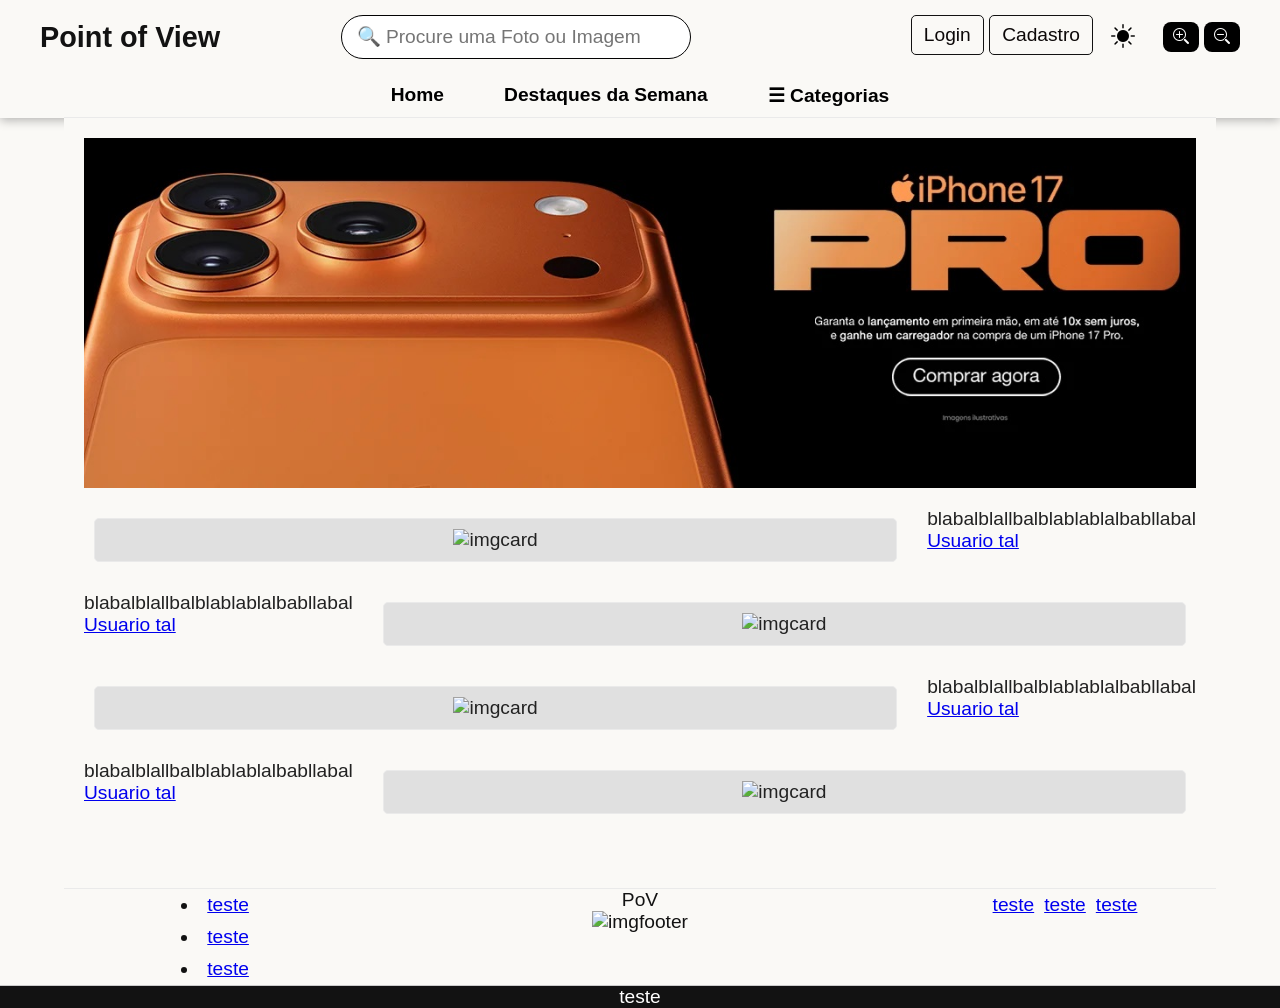
==== Projeto back-end (PoV)/Index.html @ e7100549 "Add files via upload" ====
<!DOCTYPE html>
<html>
    <head>
        <meta charset="utf-8">
        <title> Point of View </title>
        <link rel="stylesheet" href="CSS/CSSIndex.css">
        <link rel="stylesheet" href="https://cdn.jsdelivr.net/npm/bootstrap-icons@1.11.3/font/bootstrap-icons.css"/>
    </head>
    <body>
        <header>
            <div class="header_topo">
                <div class="logo">
                <h2 id="img_logo" onclick="window.location.href='Index.html'">Point of View</h2>
                </div>

                <div class="search-barra">
                    <input type="search" name="procurar" placeholder="🔍 Procure uma Foto ou Imagem">
                </div>
                <div class = "botões_laterais">
                    <div class="login-cadastro">
                        <input type="button" id="login_header" value="Login" onclick="window.location.href='Login.html'">
                        <input type="button" id="cadastro_header" value="Cadastro" onclick="window.location.href='cadastro.html'">
                    </div>
                    <div class="font-darkmode-controls">
                        <button id="toggle-dark" class="toggle-dark" title="Ativar/Desativar Modo Escuro" aria-pressed="false">
                            <i class="bi bi-brightness-high-fill sun"></i>
                            <i class="bi bi-moon-stars moon"></i>
                        </button>
                    <div class="font-controls">
                        <button id="font-inc" title="Aumentar Fonte">
                            <i class="bi bi-zoom-in"></i>
                        </button>
                        <button id="font-dec" title="Diminuir Fonte">
                            <i class="bi bi-zoom-out"></i>
                        </button>
                    </div>
                </div>
            </div>
            </div>
            </div>
            <ul class="menu">
                <li><a href="#">Home</a></li>
                <li><a href="#">Destaques da Semana</a></li>
                <li>
                    <a href="#">☰ Categorias</a>
                    <ul class="submenu">
                        <li><a href="#">Placas de Vídeo</a></li>
                        <li><a href="#">Processadores</a></li>
                        <li><a href="#">Placas Mãe</a></li>
                        <li><a href="#">Memórias RAM</a></li>
                        <li><a href="#">Fontes</a></li>
                        <li><a href="#">Armazenamento</a></li>
                        <li><a href="#">Coolers e Fans</a></li>
                        <li><a href="#">Gabinetes</a></li>
                    </ul>
                </li>
            </ul>
            <hr class="linha-header">
        </header>
        <main>
            <div class="carrossel">
                <img src="img/imgcarro01.jpg" alt="Carrossel 1" onclick="window.location.href='sitedoproduto01'">
                <img src="img/imgcarro02.jpg" alt="Carrossel 2" onclick="window.location.href='sitedoproduto02'">
                <img src="img/imgcarro03.jpg" alt="Carrossel 3" onclick="window.location.href='sitedoproduto03'">
                <img src="img/imgcarro04.jpg" alt="Carrossel 4" onclick="window.location.href='sitedoproduto04'">
            </div>
            <div class="cards">
                <div class="card">
                    <img src="img/1.jpg" alt="imgcard">
                </div>
                <div class="descrição">
                    <p>
                        blabalblallbalblablablalbabllabal
                    </p>
                    <a href="perfil.html">Usuario tal</a>
                </div>
            </div>
            <div class="cards">
                <div class="descrição">
                    <p>
                        blabalblallbalblablablalbabllabal
                    </p>
                    <a href="perfil.html">Usuario tal</a>
                </div>
                <div class="card">
                    <img src="img/1.jpg" alt="imgcard">
                </div>
            </div>
            <div class="cards">
                <div class="card">
                    <img src="img/1.jpg" alt="imgcard">
                </div>
                <div class="descrição">
                    <p>
                        blabalblallbalblablablalbabllabal
                    </p>
                    <a href="perfil.html">Usuario tal</a>
                </div>
            </div>
            <div class="cards">
                <div class="descrição">
                    <p>
                        blabalblallbalblablablalbabllabal
                    </p>
                    <a href="perfil.html">Usuario tal</a>
                </div>
                <div class="card">
                    <img src="img/1.jpg" alt="imgcard">
                </div>
            </div>
        </main>
        <br><br>
        <footer>
            <hr class="linha-header">
            <div class="footer">
                <lu class="footer-links">
                    <li><a href="#">teste</a></li>
                    <li><a href="#">teste</a></li>
                    <li><a href="#">teste</a></li>
                </lu>
                <div class="footer-text">
                    <p>PoV</p>
                    <img src="img/1.jpg" alt="imgfooter">
                </div>
                <div class="footer-social">
                    <a href="#">teste</a>
                    <a href="#">teste</a>
                    <a href="#">teste</a>
                </div>
            </div>
            <div class="footer-bottom">
                <p>teste</p>
            </div>
        </footer>
       <script src="JS/JSIndex.js" defer></script> 
    </body>
</html>
---- Projeto back-end (PoV)/CSS/CSSIndex.css ----
* {
  margin: 0;
  padding: 0;
  box-sizing: border-box;
}

body {
  margin: 0;
  font-family: Arial, sans-serif;
  font-size: larger;
  background-color: #faf9f6;
  color: #222;
  transition: background 0.3s, color 0.3s;
}

body.dark-mode {
  background: #181818;
  color: #fff;
}

header {
  background-color: #FAF9F6;
  color: #121212;
  display: flex;
  flex-direction: column;
  box-shadow: 0 2px 10px rgba(0, 0, 0, 0.3);
}

.header_topo {
  display: flex;
  align-items: center;
  justify-content: space-between;
  padding: 15px 40px;
  flex-wrap: wrap;
  gap: 5px;
}

.toggle-dark {
  background: none;
  border: none;
  cursor: pointer;
  font-size: 1.8rem;
  margin-left: 10px;
  padding: 8px;
  border-radius: 50%;
  transition: background 0.2s;
  display: flex;
  align-items: center;
  gap: 4px;
}

.logo {
  cursor: pointer;
  transition: transform 0.3s ease;
}

.logo:hover {
  transform: scale(1.05);
}

.search-barra {
  flex: 1;
  max-width: 450px;
}

.search-barra input {
  width: 350px;
  padding: 10px 15px;
  border-radius: 25px;
  border: 1px solid rgb(3, 3, 3);
  outline: none;
  font-size: 1em;
  background-color: #fff;
  transition: box-shadow 0.3s;
}

.search-barra input:focus {
  box-shadow: 0 0 8px rgb(0, 0, 0);
}

.botões_laterais {
  display: flex;
}

.login-cadastro {
  gap: 10px;
}

#login_header {
  padding: 8px 12px;
  border: 1px solid #121212;
  border-radius: 5px;
  background-color: transparent;
  color: rgb(12, 8, 8);
  font-size: 1em;
  cursor: pointer;
}

body.dark-mode #login_header{
  padding: 8px 12px;
  border: 1px solid #0078d7;
  border-radius: 20px;
  background-color: whitesmoke;
  color: black;
  font-size: 1em;
  cursor: pointer;
}

#cadastro_header {
  padding: 8px 12px;
  border: 1px solid #121212;
  border-radius: 5px;
  background-color: transparent;
  color: rgb(12, 8, 8);
  font-size: 1em;
  cursor: pointer;
}

body.dark-mode #cadastro_header {
  padding: 8px 12px;
  border: 1px solid #0078d7;
  border-radius: 20px;
  background-color: whitesmoke;
  color: black;
  font-size: 1em;
  cursor: pointer;
}

.font-controls {
  display: flex;
  gap: 5px;
  margin-left: 10px;
}
.sun {
  display: none;
  color: black;
}
.moon {
  display: inline-block;
  color: rgb(255, 255, 255);;
}
.font-controls button {
  background: #220d0d;
  color: #fff;
  border: none;
  padding: 6px 10px;
  border-radius: 6px;
  cursor: pointer;
  font-size: 1.3rem;
  transition: background 0.3s, color 0.3s;
  outline: none;
  display: flex;
  align-items: center;
}

.font-controls button:focus {
  outline: 2px solid #0078d7;
}

.font-controls button:hover {
  background: #444;
}

body.dark-mode .font-controls button {
  background: #fff;
  color: #181818;
}

body.dark-mode .font-controls button:hover {
  background: #e0e0e0;
  color: #181818;
}

.user-actions {
  display: flex;
  align-items: center;
  gap: 10px;
}

.font-darkmode-controls {
  display: flex;
  align-items: center;
  gap: 10px;
}

.toggle-dark {
  background: none;
  border: none;
  font-size: 1.5rem;
  color: #fff;
  cursor: pointer;
  transition: transform 0.3s, color 0.3s;
}

.toggle-dark:hover {
  color: #ff9800;
  transform: rotate(15deg);
}

.font-controls button {
  background: black;
  border: none;
  color: #fff;
  padding: 6px 10px;
  border-radius: 8px;
  cursor: pointer;
  font-size: 1rem;
  transition: background 0.3s;
}

.font-controls button:hover {
  background: #ff9800;
}

.nav-principal {
  background: #222;
  text-align: center;
  position: relative;
  z-index: 100; 
}

.menu {
  list-style: none;
  display: flex;
  justify-content: center;
  gap: 30px;
  padding: 10px 0;
}

.menu > li {
  position: relative;
}

.menu > li > a {
  color: black;
  text-decoration: none;
  font-weight: 600;
  padding: 10px 15px;
  transition: color 0.3s, background 0.3s;
}

.menu > li > a:hover {
  color: #ff9800;
}

.submenu {
  display: block;
  position: absolute;
  top: 110%;
  left: 50;
  background: #2a2a2a;
  border-radius: 0 0 8px 8px;
  overflow: hidden;
  z-index: 9999;
  box-shadow: 0 4px 10px rgba(0, 0, 0, 0.4);

  opacity: 0;
  visibility: hidden;
  transform: translateY(10px);
  transition: all 0.3s ease;
}

.submenu li a {
  display: block;
  padding: 10px 15px;
  color: #ddd;
  text-decoration: none;
  transition: background 0.3s, color 0.3s;
  white-space: nowrap;
}

.submenu li a:hover {
  background: #444;
  color: #fff;
}

.menu li:hover .submenu {
  opacity: 1;
  visibility: visible;
  transform: translateY(0);
}

.linha-header {
    width: 90%;           /* Limita a largura para não tocar nos cantos */
    margin: 0 auto;       /* Centraliza a linha perfeitamente */
    border: none;         /* Remove a borda padrão do navegador */
    border-top: 1px solid #EAEAEA; /* Cria a linha fina e sutil */
}

.carrossel {
  position: relative;
  width: 100%;
  height: 350px;
  overflow: hidden;
  z-index: 1; 
}


.carrossel img {
  position: absolute;
  width: 100%;
  height: 100%;
  object-fit: cover;
  animation: carrosselAnim 12s infinite;
  border-radius: 0px;
}

.carrossel img:nth-child(1) {
  animation-delay: 0s;
}
.carrossel img:nth-child(2) {
  animation-delay: 3s;
}
.carrossel img:nth-child(3) {
  animation-delay: 6s;
}
.carrossel img:nth-child(4) {
  animation-delay: 9s;
}

@keyframes carrosselAnim {
  0% {
    opacity: 0;
  }
  5% {
    opacity: 1;
  }
  30% {
    opacity: 1;
  }
  35% {
    opacity: 0;
  }
  100% {
    opacity: 0;
  }
}

body.dark-mode {
  background: #121212;
  color: #fff;
}

body.dark-mode header,
body.dark-mode .nav-principal {
  background: #1f1f1f;
}

body.dark-mode .search-barra input {
  background: #333;
  color: #fff;
}

/*home*/

main {
    display: flex;
    flex: 1;
    flex-direction: column;
    align-items: center;
    padding: 20px;
    margin-left: 5%;
    margin-right: 5%;
    background-color: #FAF9F6;
}

.cards {
    display: flex;
    width: 100%;
    flex-wrap: wrap;
    justify-content: center;
    gap: 20px;
    margin-top: 20px;
}

.card {
    flex: 1 1 calc(33.333% - 20px);
    background-color: #E0E0E0;
    padding: 10px;
    margin: 10px;
    min-width: 200px;
    max-width: 100%;
    border-radius: 5px;
    border: 1px solid #eaeaea;
    text-align: center;
    
}


/*Rodapé*/
footer {
    display: flex;
    flex-direction: column;
    background-color: #FAF9F6 ;
    color: #121212;
    bottom: 0;
    width: 100%;
}

.footer {
    display: flex;
    background-color: #FAF9F6;
    text-align: center;
}

.footer-links {
    display: flex;
    flex: 1;
    flex-direction: column;
    justify-content: center;
    align-items: center;
    gap: 10px;
    padding: 5px;
}

.footer-text {
    flex: 1;
    color: #121212;
    text-align: center;
}

.footer-social {
    flex: 1;
    display: flex;
    justify-content: center;
    gap: 10px;
    padding: 5px;
}

.footer-bottom {
    border-top: 1px solid #ccc;
    background-color: #121212;
    color: #FFFFFF;
    text-align: center;
}
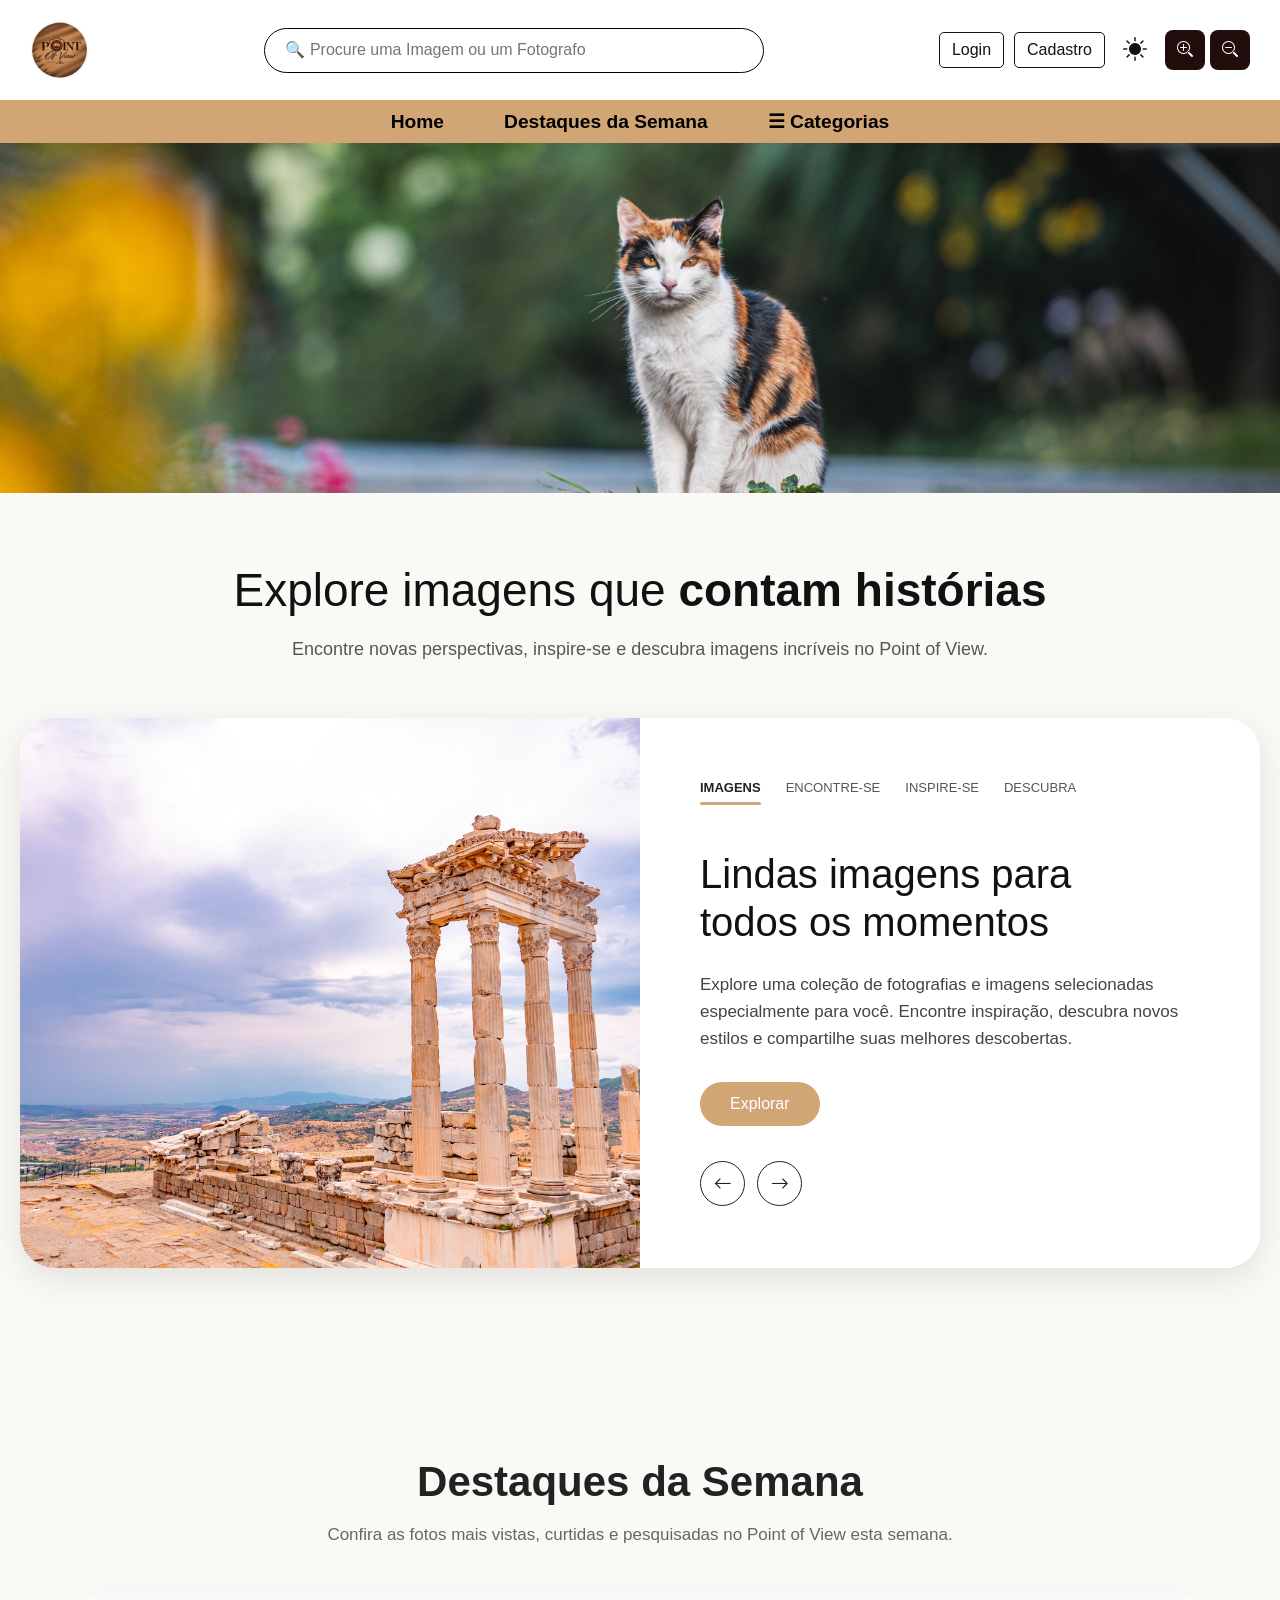
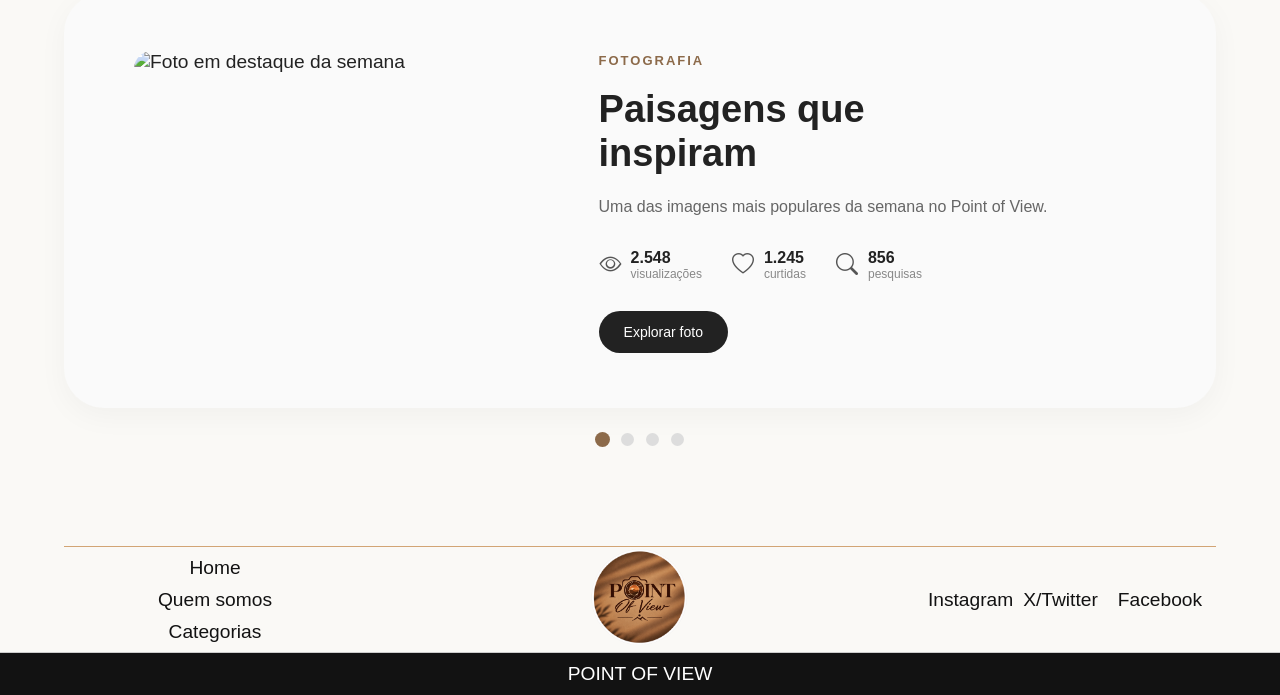
==== commit a4fe6b4d: "Atualização" ====
--- a/Projeto back-end (PoV)/Index.html
+++ b/Projeto back-end (PoV)/Index.html
@@ -2,21 +2,21 @@
 <html>
     <head>
         <meta charset="utf-8">
-        <title> Point of View </title>
+        <title>Point of View</title>
         <link rel="stylesheet" href="CSS/CSSIndex.css">
         <link rel="stylesheet" href="https://cdn.jsdelivr.net/npm/bootstrap-icons@1.11.3/font/bootstrap-icons.css"/>
+        <link rel="stylesheet" href="https://cdn.jsdelivr.net/npm/bootstrap-icons@1.11.3/font/bootstrap-icons.css">
     </head>
     <body>
         <header>
             <div class="header_topo">
                 <div class="logo">
-                <h2 id="img_logo" onclick="window.location.href='Index.html'">Point of View</h2>
-                </div>
-
+                    <img src="img/logo.png" alt="Point of View" onclick="window.location.href='Index.html'">
+                </div>
                 <div class="search-barra">
-                    <input type="search" name="procurar" placeholder="🔍 Procure uma Foto ou Imagem">
-                </div>
-                <div class = "botões_laterais">
+                    <input type="search" name="procurar" placeholder="🔍 Procure uma Imagem ou um Fotografo">
+                </div>
+                <div class = "botoes_laterais">
                     <div class="login-cadastro">
                         <input type="button" id="login_header" value="Login" onclick="window.location.href='Login.html'">
                         <input type="button" id="cadastro_header" value="Cadastro" onclick="window.location.href='cadastro.html'">
@@ -26,17 +26,16 @@
                             <i class="bi bi-brightness-high-fill sun"></i>
                             <i class="bi bi-moon-stars moon"></i>
                         </button>
-                    <div class="font-controls">
-                        <button id="font-inc" title="Aumentar Fonte">
-                            <i class="bi bi-zoom-in"></i>
-                        </button>
-                        <button id="font-dec" title="Diminuir Fonte">
-                            <i class="bi bi-zoom-out"></i>
-                        </button>
-                    </div>
-                </div>
-            </div>
-            </div>
+                        <div class="font-controls">
+                            <button id="font-inc" title="Aumentar Fonte">
+                                <i class="bi bi-zoom-in"></i>
+                            </button>
+                            <button id="font-dec" title="Diminuir Fonte">
+                                <i class="bi bi-zoom-out"></i>
+                            </button>
+                        </div>
+                    </div>
+                </div>
             </div>
             <ul class="menu">
                 <li><a href="#">Home</a></li>
@@ -44,94 +43,398 @@
                 <li>
                     <a href="#">☰ Categorias</a>
                     <ul class="submenu">
-                        <li><a href="#">Placas de Vídeo</a></li>
-                        <li><a href="#">Processadores</a></li>
-                        <li><a href="#">Placas Mãe</a></li>
-                        <li><a href="#">Memórias RAM</a></li>
-                        <li><a href="#">Fontes</a></li>
-                        <li><a href="#">Armazenamento</a></li>
-                        <li><a href="#">Coolers e Fans</a></li>
-                        <li><a href="#">Gabinetes</a></li>
+                        <li><a href="#">Aesthetic</a></li>
+                        <li><a href="#">Decoração</a></li>
+                        <li><a href="#">Moda Prática</a></li>
+                        <li><a href="#">Esportes</a></li>
+                        <li><a href="#">Rotina</a></li>
+                        <li><a href="#">Fotografia</a></li>
+                        <li><a href="#">Animais</a></li>
+                        <li><a href="#">Viagens</a></li>
                     </ul>
                 </li>
             </ul>
-            <hr class="linha-header">
         </header>
         <main>
-            <div class="carrossel">
-                <img src="img/imgcarro01.jpg" alt="Carrossel 1" onclick="window.location.href='sitedoproduto01'">
-                <img src="img/imgcarro02.jpg" alt="Carrossel 2" onclick="window.location.href='sitedoproduto02'">
-                <img src="img/imgcarro03.jpg" alt="Carrossel 3" onclick="window.location.href='sitedoproduto03'">
-                <img src="img/imgcarro04.jpg" alt="Carrossel 4" onclick="window.location.href='sitedoproduto04'">
-            </div>
-            <div class="cards">
-                <div class="card">
-                    <img src="img/1.jpg" alt="imgcard">
-                </div>
-                <div class="descrição">
-                    <p>
-                        blabalblallbalblablablalbabllabal
+
+
+        <div class="carrossel">
+
+            <img
+                src="img/Carrossel 1.jpg"
+                alt="Carrossel 1">
+
+
+            <img
+                src="img/Carrossel 2.jpg"
+                alt="Carrossel 2">
+
+
+            <img
+                src="img/Carrossel 3.jpg"
+                alt="Carrossel 3">
+
+
+            <img
+                src="img/Carrossel 4.jpg"
+                alt="Carrossel 4">
+
+        </div>
+
+
+        <section class="secao-galeria">
+
+
+            <div class="titulo-galeria">
+
+                <h1>
+                    Explore imagens que
+                    <strong>contam histórias</strong>
+                </h1>
+
+                <p>
+                    Encontre novas perspectivas, inspire-se e descubra
+                    imagens incríveis no Point of View.
+                </p>
+
+            </div>
+
+
+            <div class="caixa-galeria">
+
+
+                <div class="imagem-galeria">
+
+                    <img
+                        id="imagem-destaque"
+                        src="img/Bergama. Turquia- Destaque 1.jpg"
+                        alt="Fotografia em destaque">
+
+                </div>
+
+
+                <div class="conteudo-galeria">
+
+
+                    <div class="abas-galeria">
+
+                        <span
+                            class="aba-galeria ativa"
+                            data-slide="0">
+
+                            IMAGENS
+
+                        </span>
+
+
+                        <span
+                            class="aba-galeria"
+                            data-slide="1">
+
+                            ENCONTRE-SE
+
+                        </span>
+
+
+                        <span
+                            class="aba-galeria"
+                            data-slide="2">
+
+                            INSPIRE-SE
+
+                        </span>
+
+
+                        <span
+                            class="aba-galeria"
+                            data-slide="3">
+
+                            DESCUBRA
+
+                        </span>
+
+                    </div>
+
+
+                    <h2 id="titulo-destaque">
+
+                        Lindas imagens para
+                        <br>
+                        todos os momentos
+
+                    </h2>
+
+
+                    <p id="descricao-destaque">
+
+                        Explore uma coleção de fotografias e imagens
+                        selecionadas especialmente para você.
+                        Encontre inspiração, descubra novos estilos
+                        e compartilhe suas melhores descobertas.
+
                     </p>
-                    <a href="perfil.html">Usuario tal</a>
-                </div>
-            </div>
-            <div class="cards">
-                <div class="descrição">
-                    <p>
-                        blabalblallbalblablablalbabllabal
-                    </p>
-                    <a href="perfil.html">Usuario tal</a>
-                </div>
-                <div class="card">
-                    <img src="img/1.jpg" alt="imgcard">
-                </div>
-            </div>
-            <div class="cards">
-                <div class="card">
-                    <img src="img/1.jpg" alt="imgcard">
-                </div>
-                <div class="descrição">
-                    <p>
-                        blabalblallbalblablablalbabllabal
-                    </p>
-                    <a href="perfil.html">Usuario tal</a>
-                </div>
-            </div>
-            <div class="cards">
-                <div class="descrição">
-                    <p>
-                        blabalblallbalblablablalbabllabal
-                    </p>
-                    <a href="perfil.html">Usuario tal</a>
-                </div>
-                <div class="card">
-                    <img src="img/1.jpg" alt="imgcard">
-                </div>
-            </div>
-        </main>
-        <br><br>
+
+
+                    <a
+                        href="#"
+                        id="botao-destaque"
+                        class="botao-explore">
+
+                        Explorar
+
+                    </a>
+
+
+                    <div class="controles-carrossel">
+
+                        <button
+                            id="anterior"
+                            class="botao-carrossel"
+                            aria-label="Destaque anterior">
+
+                            <i class="bi bi-arrow-left"></i>
+
+                        </button>
+
+
+                        <button
+                            id="proximo"
+                            class="botao-carrossel"
+                            aria-label="Próximo destaque">
+
+                            <i class="bi bi-arrow-right"></i>
+
+                        </button>
+
+                    </div>
+
+                </div>
+
+            </div>
+
+        </section>
+
+    </main>
+
+<main>
+
+    </section>
+
+
+    <section class="destaques-semana" id="destaques-semana">
+
+        <div class="titulo-destaques">
+
+            <h1>Destaques da Semana</h1>
+
+            <p>
+                Confira as fotos mais vistas, curtidas e pesquisadas
+                no Point of View esta semana.
+            </p>
+
+        </div>
+
+
+        <div class="caixa-destaques">
+
+
+            <div class="foto-destaque-semana">
+
+                <img
+                    id="fotoSemana"
+                    src="img/destaque1.jpg"
+                    alt="Foto em destaque da semana"
+                >
+
+            </div>
+
+
+            <div class="info-destaque-semana">
+
+                <span 
+                    class="categoria-destaque"
+                    id="categoriaSemana"
+                >
+                    FOTOGRAFIA
+                </span>
+
+
+                <h2 id="tituloSemana">
+                    Paisagens que<br>
+                    inspiram
+                </h2>
+
+
+                <p id="descricaoSemana">
+                    Uma das imagens mais populares
+                    da semana no Point of View.
+                </p>
+
+
+                <div class="estatisticas-destaque">
+
+                    <div class="estatistica">
+
+                        <i class="bi bi-eye"></i>
+
+                        <div>
+
+                            <strong id="visualizacoesSemana">
+                                2.548
+                            </strong>
+
+                            <span>
+                                visualizações
+                            </span>
+
+                        </div>
+
+                    </div>
+
+
+                    <div class="estatistica">
+
+                        <i class="bi bi-heart"></i>
+
+                        <div>
+
+                            <strong id="curtidasSemana">
+                                1.245
+                            </strong>
+
+                            <span>
+                                curtidas
+                            </span>
+
+                        </div>
+
+                    </div>
+
+
+                    <div class="estatistica">
+
+                        <i class="bi bi-search"></i>
+
+                        <div>
+
+                            <strong id="pesquisasSemana">
+                                856
+                            </strong>
+
+                            <span>
+                                pesquisas
+                            </span>
+
+                        </div>
+
+                    </div>
+
+                </div>
+
+
+                <a
+                    href="#"
+                    id="botaoSemana"
+                    class="botao-destaque-semana"
+                >
+                    Explorar foto
+                </a>
+
+            </div>
+
+        </div>
+
+
+        <div class="indicadores-semana">
+
+            <button
+                class="indicador-semana ativo"
+                data-slide-semana="0"
+                aria-label="Destaque da semana 1"
+            ></button>
+
+            <button
+                class="indicador-semana"
+                data-slide-semana="1"
+                aria-label="Destaque da semana 2"
+            ></button>
+
+            <button
+                class="indicador-semana"
+                data-slide-semana="2"
+                aria-label="Destaque da semana 3"
+            ></button>
+
+            <button
+                class="indicador-semana"
+                data-slide-semana="3"
+                aria-label="Destaque da semana 4"
+            ></button>
+
+        </div>
+
+    </section>
         <footer>
-            <hr class="linha-header">
-            <div class="footer">
-                <lu class="footer-links">
-                    <li><a href="#">teste</a></li>
-                    <li><a href="#">teste</a></li>
-                    <li><a href="#">teste</a></li>
-                </lu>
-                <div class="footer-text">
-                    <p>PoV</p>
-                    <img src="img/1.jpg" alt="imgfooter">
-                </div>
-                <div class="footer-social">
-                    <a href="#">teste</a>
-                    <a href="#">teste</a>
-                    <a href="#">teste</a>
-                </div>
-            </div>
-            <div class="footer-bottom">
-                <p>teste</p>
-            </div>
-        </footer>
+
+        <hr class="linha-header">
+
+
+        <div class="footer">
+
+
+            <!-- LINKS -->
+
+            <ul class="footer-links">
+
+                <li>
+                    <a href="#">Home</a>
+                </li>
+
+                <li>
+                    <a href="#">Quem somos</a>
+                </li>
+
+                <li>
+                    <a href="#">Categorias</a>
+                </li>
+
+            </ul>
+
+
+
+            <div class="footer-text">
+
+
+                <img
+                    src="img/logo.png"
+                    alt="Imagem do rodapé">
+
+            </div>
+
+
+
+            <div class="footer-social">
+
+                <a href="#">Instagram</a>
+
+                <a href="#">X/Twitter<a>
+
+                <a href="#">Facebook</a>
+
+            </div>
+
+        </div>
+
+
+        <div class="footer-bottom">
+
+            <p>
+                POINT OF VIEW
+            </p>
+
+        </div>
+
+    </footer>
        <script src="JS/JSIndex.js" defer></script> 
     </body>
 </html>
--- a/Projeto back-end (PoV)/CSS/CSSIndex.css
+++ b/Projeto back-end (PoV)/CSS/CSSIndex.css
@@ -1,435 +1,1516 @@
 * {
-  margin: 0;
-  padding: 0;
-  box-sizing: border-box;
-}
+    margin: 0;
+    padding: 0;
+    box-sizing: border-box;
+}
+
 
 body {
-  margin: 0;
-  font-family: Arial, sans-serif;
-  font-size: larger;
-  background-color: #faf9f6;
-  color: #222;
-  transition: background 0.3s, color 0.3s;
-}
+    margin: 0;
+
+    font-family: Arial, sans-serif;
+
+    font-size: larger;
+
+    background-color: #faf9f6;
+
+    color: #222;
+
+    transition: background 0.3s, color 0.3s;
+}
+
 
 body.dark-mode {
-  background: #181818;
-  color: #fff;
-}
+    background-color: #121212;
+    color: #fff;
+}
+
 
 header {
-  background-color: #FAF9F6;
-  color: #121212;
-  display: flex;
-  flex-direction: column;
-  box-shadow: 0 2px 10px rgba(0, 0, 0, 0.3);
-}
+    background-color: #D2A575;
+
+    color: #121212;
+
+    display: flex;
+
+    flex-direction: column;
+
+    box-shadow: 0 2px 10px rgba(0, 0, 0, 0.3);
+}
+
 
 .header_topo {
-  display: flex;
-  align-items: center;
-  justify-content: space-between;
-  padding: 15px 40px;
-  flex-wrap: wrap;
-  gap: 5px;
-}
+
+    width: 100%;
+
+    min-height: 100px;
+
+    display: flex;
+
+    align-items: center;
+
+    justify-content: space-between;
+
+    padding: 10px 30px;
+
+    gap: 25px;
+
+    background-color: white;
+
+    box-sizing: border-box;
+
+    flex-wrap: nowrap;
+}
+
+
+.logo {
+
+    display: flex;
+
+    align-items: center;
+
+    flex-shrink: 0;
+
+    margin: 0;
+
+    padding: 0;
+
+    cursor: pointer;
+
+    transition: transform 0.3s ease;
+}
+
+
+.logo:hover {
+    transform: scale(1.05);
+}
+
+
+.logo img {
+
+    width: 60px;
+
+    height: auto;
+
+    display: block;
+
+    margin: 0;
+
+    padding: 0;
+
+    cursor: pointer;
+}
+
+
+.search-barra {
+
+    flex: 1;
+
+    display: flex;
+
+    justify-content: center;
+
+    max-width: 550px;
+}
+
+
+.search-barra input {
+
+    width: 100%;
+
+    max-width: 500px;
+
+    height: 45px;
+
+    padding: 10px 20px;
+
+    border-radius: 25px;
+
+    border: 1px solid #030303;
+
+    outline: none;
+
+    font-size: 16px;
+
+    background-color: #fff;
+
+    transition: box-shadow 0.3s;
+}
+
+
+.search-barra input:focus {
+
+    box-shadow: 0 0 8px rgba(0, 0, 0, 0.4);
+}
+
+
+.botoes_laterais {
+
+    display: flex;
+
+    align-items: center;
+
+    gap: 10px;
+
+    flex-shrink: 0;
+}
+
+
+.login-cadastro {
+
+    display: flex;
+
+    align-items: center;
+
+    gap: 10px;
+}
+
+
+#login_header,
+#cadastro_header {
+
+    padding: 8px 12px;
+
+    border: 1px solid #121212;
+
+    border-radius: 5px;
+
+    background-color: transparent;
+
+    color: #121212;
+
+    font-size: 16px;
+
+    cursor: pointer;
+
+    transition: 0.3s;
+}
+
+
+#login_header:hover,
+#cadastro_header:hover {
+
+    background-color: #D2A575;
+
+    color: white;
+}
+
+
+.font-darkmode-controls {
+
+    display: flex;
+
+    align-items: center;
+
+    gap: 10px;
+}
+
 
 .toggle-dark {
-  background: none;
-  border: none;
-  cursor: pointer;
-  font-size: 1.8rem;
-  margin-left: 10px;
-  padding: 8px;
-  border-radius: 50%;
-  transition: background 0.2s;
-  display: flex;
-  align-items: center;
-  gap: 4px;
-}
-
-.logo {
-  cursor: pointer;
-  transition: transform 0.3s ease;
-}
-
-.logo:hover {
-  transform: scale(1.05);
-}
-
-.search-barra {
-  flex: 1;
-  max-width: 450px;
-}
-
-.search-barra input {
-  width: 350px;
-  padding: 10px 15px;
-  border-radius: 25px;
-  border: 1px solid rgb(3, 3, 3);
-  outline: none;
-  font-size: 1em;
-  background-color: #fff;
-  transition: box-shadow 0.3s;
-}
-
-.search-barra input:focus {
-  box-shadow: 0 0 8px rgb(0, 0, 0);
-}
-
-.botões_laterais {
-  display: flex;
-}
-
-.login-cadastro {
-  gap: 10px;
-}
-
-#login_header {
-  padding: 8px 12px;
-  border: 1px solid #121212;
-  border-radius: 5px;
-  background-color: transparent;
-  color: rgb(12, 8, 8);
-  font-size: 1em;
-  cursor: pointer;
-}
-
-body.dark-mode #login_header{
-  padding: 8px 12px;
-  border: 1px solid #0078d7;
-  border-radius: 20px;
-  background-color: whitesmoke;
-  color: black;
-  font-size: 1em;
-  cursor: pointer;
-}
-
-#cadastro_header {
-  padding: 8px 12px;
-  border: 1px solid #121212;
-  border-radius: 5px;
-  background-color: transparent;
-  color: rgb(12, 8, 8);
-  font-size: 1em;
-  cursor: pointer;
-}
-
+
+    background: none;
+
+    border: none;
+
+    cursor: pointer;
+
+    font-size: 1.5rem;
+
+    color: #121212;
+
+    padding: 8px;
+
+    border-radius: 50%;
+
+    transition: transform 0.3s, color 0.3s;
+
+    display: flex;
+
+    align-items: center;
+
+    justify-content: center;
+}
+
+
+.toggle-dark:hover {
+
+    color: #ff9800;
+
+    transform: rotate(15deg);
+}
+
+
+.sun {
+    display: none;
+}
+
+
+.moon {
+    display: inline-block;
+}
+
+
+.font-controls {
+
+    display: flex;
+
+    align-items: center;
+
+    gap: 5px;
+}
+
+
+.font-controls button {
+
+    width: 40px;
+
+    height: 40px;
+
+    background: #220d0d;
+
+    color: #fff;
+
+    border: none;
+
+    padding: 6px 10px;
+
+    border-radius: 8px;
+
+    cursor: pointer;
+
+    font-size: 1rem;
+
+    transition: background 0.3s;
+
+    display: flex;
+
+    align-items: center;
+
+    justify-content: center;
+}
+
+
+.font-controls button:hover {
+
+    background: #ff9800;
+}
+
+
+.nav-principal {
+
+    background: #D2A575;
+
+    text-align: center;
+
+    position: relative;
+
+    z-index: 100;
+}
+
+
+.menu {
+
+    list-style: none;
+
+    display: flex;
+
+    justify-content: center;
+
+    align-items: center;
+
+    gap: 30px;
+
+    padding: 10px 0;
+}
+
+
+.menu > li {
+    position: relative;
+}
+
+
+.menu > li > a {
+
+    color: black;
+
+    text-decoration: none;
+
+    font-weight: 600;
+
+    padding: 10px 15px;
+
+    transition: color 0.3s, background 0.3s;
+}
+
+
+.menu > li > a:hover {
+    color: white;
+}
+
+
+.submenu {
+
+    display: block;
+
+    position: absolute;
+
+    top: 100%;
+
+    left: 50%;
+
+    transform: translate(-50%, 10px);
+
+    min-width: 200px;
+
+    background: #2a2a2a;
+
+    border-radius: 0 0 8px 8px;
+
+    overflow: hidden;
+
+    z-index: 9999;
+
+    box-shadow: 0 4px 10px rgba(0, 0, 0, 0.4);
+
+    opacity: 0;
+
+    visibility: hidden;
+
+    transition: all 0.3s ease;
+
+    list-style: none;
+}
+
+
+.submenu li a {
+
+    display: block;
+
+    padding: 10px 15px;
+
+    color: #ddd;
+
+    text-decoration: none;
+
+    transition: background 0.3s, color 0.3s;
+
+    white-space: nowrap;
+}
+
+
+.submenu li a:hover {
+
+    background: #444;
+
+    color: #fff;
+}
+
+
+.menu li:hover .submenu {
+
+    opacity: 1;
+
+    visibility: visible;
+
+    transform: translate(-50%, 0);
+}
+
+
+.linha-header {
+
+    width: 90%;
+
+    margin: 0 auto;
+
+    border: none;
+
+    border-top: 1px solid #D2A575;
+}
+
+
+.carrossel {
+
+    position: relative;
+
+    width: 100%;
+
+    height: 350px;
+
+    overflow: hidden;
+
+    z-index: 1;
+}
+
+
+.carrossel img {
+
+    position: absolute;
+
+    width: 100%;
+
+    height: 100%;
+
+    object-fit: cover;
+
+    animation: carrosselAnim 12s infinite;
+
+    border-radius: 0;
+
+    cursor: pointer;
+}
+
+
+.carrossel img:nth-child(1) {
+    animation-delay: 0s;
+}
+
+
+.carrossel img:nth-child(2) {
+    animation-delay: 3s;
+}
+
+
+.carrossel img:nth-child(3) {
+    animation-delay: 6s;
+}
+
+
+.carrossel img:nth-child(4) {
+    animation-delay: 9s;
+}
+
+
+@keyframes carrosselAnim {
+
+    0% {
+        opacity: 0;
+    }
+
+    5% {
+        opacity: 1;
+    }
+
+    30% {
+        opacity: 1;
+    }
+
+    35% {
+        opacity: 0;
+    }
+
+    100% {
+        opacity: 0;
+    }
+}
+
+
+main {
+
+    display: flex;
+
+    flex-direction: column;
+
+    align-items: center;
+
+    padding: 0;
+
+    margin: 0;
+
+    background-color: transparent;
+}
+
+
+.secao-galeria {
+
+    width: 100%;
+
+    padding: 70px 20px 90px;
+
+    background-color: #faf9f6;
+}
+
+
+.titulo-galeria {
+
+    max-width: 900px;
+
+    margin: 0 auto 55px;
+
+    text-align: center;
+}
+
+
+.titulo-galeria h1 {
+
+    margin: 0;
+
+    font-size: 46px;
+
+    line-height: 1.2;
+
+    font-weight: 400;
+
+    color: #111;
+}
+
+
+.titulo-galeria h1 strong {
+    font-weight: 700;
+}
+
+
+.titulo-galeria p {
+
+    margin-top: 18px;
+
+    font-size: 18px;
+
+    line-height: 1.5;
+
+    color: #555;
+}
+
+
+.caixa-galeria {
+
+    width: 100%;
+
+    max-width: 1250px;
+
+    min-height: 550px;
+
+    margin: 0 auto;
+
+    display: flex;
+
+    background-color: white;
+
+    border-radius: 35px;
+
+    overflow: hidden;
+
+    box-shadow: 0 10px 35px rgba(0, 0, 0, 0.10);
+}
+
+
+.imagem-galeria {
+
+    width: 50%;
+
+    min-height: 550px;
+
+    overflow: hidden;
+}
+
+
+.imagem-galeria img {
+
+    width: 100%;
+
+    height: 100%;
+
+    object-fit: cover;
+
+    display: block;
+
+    transition:
+        opacity 0.4s ease,
+        transform 0.5s ease;
+}
+
+
+.conteudo-galeria {
+
+    width: 50%;
+
+    padding: 55px 60px;
+
+    display: flex;
+
+    flex-direction: column;
+
+    justify-content: center;
+
+    background-color: #ffffff;
+}
+
+
+.abas-galeria {
+
+    display: flex;
+
+    align-items: center;
+
+    gap: 25px;
+
+    margin-bottom: 45px;
+
+    flex-wrap: wrap;
+}
+
+
+.aba-galeria {
+
+    position: relative;
+
+    padding-bottom: 10px;
+
+    font-size: 13px;
+
+    font-weight: 500;
+
+    color: #555;
+
+    cursor: pointer;
+
+    white-space: nowrap;
+
+    transition: color 0.3s;
+}
+
+
+.aba-galeria:hover {
+    color: #C08A5A;
+}
+
+
+.aba-galeria.ativa {
+
+    color: #222;
+
+    font-weight: 600;
+}
+
+
+.aba-galeria.ativa::after {
+
+    content: "";
+
+    position: absolute;
+
+    left: 0;
+
+    bottom: 0;
+
+    width: 100%;
+
+    height: 3px;
+
+    background-color: #D2A575;
+
+    border-radius: 10px;
+}
+
+
+.conteudo-galeria h2 {
+
+    margin: 0 0 25px;
+
+    font-size: 40px;
+
+    line-height: 1.2;
+
+    font-weight: 400;
+
+    color: #111;
+}
+
+
+.conteudo-galeria p {
+
+    max-width: 500px;
+
+    margin: 0 0 30px;
+
+    font-size: 17px;
+
+    line-height: 1.6;
+
+    color: #444;
+}
+
+
+.botao-explore {
+
+    display: inline-block;
+
+    width: fit-content;
+
+    padding: 13px 30px;
+
+    background-color: #D2A575;
+
+    color: white;
+
+    text-decoration: none;
+
+    border-radius: 25px;
+
+    font-size: 16px;
+
+    transition: all 0.3s ease;
+}
+
+
+.botao-explore:hover {
+
+    background-color: #C08A5A;
+
+    transform: translateY(-2px);
+}
+
+
+.controles-carrossel {
+
+    display: flex;
+
+    gap: 12px;
+
+    margin-top: 35px;
+}
+
+
+.botao-carrossel {
+
+    width: 45px;
+
+    height: 45px;
+
+    border-radius: 50%;
+
+    border: 1px solid #222;
+
+    background-color: transparent;
+
+    color: #222;
+
+    cursor: pointer;
+
+    font-size: 18px;
+
+    display: flex;
+
+    align-items: center;
+
+    justify-content: center;
+
+    transition: all 0.3s ease;
+}
+
+
+.botao-carrossel:hover {
+
+    background-color: #D2A575;
+
+    border-color: #D2A575;
+
+    color: white;
+
+    transform: translateY(-2px);
+}
+
+
+.imagem-galeria.trocando img {
+    opacity: 0;
+}
+
+
+footer {
+
+    display: flex;
+
+    flex-direction: column;
+
+    background-color: #FAF9F6;
+
+    color: #121212;
+
+    width: 100%;
+}
+
+
+.footer {
+
+    display: flex;
+
+    background-color: #FAF9F6;
+
+    text-align: center;
+}
+
+
+.footer-links {
+
+    display: flex;
+
+    flex: 1;
+
+    flex-direction: column;
+
+    justify-content: center;
+
+    align-items: center;
+
+    gap: 10px;
+
+    padding: 5px;
+
+    list-style: none;
+}
+
+
+.footer-links a {
+
+    color: #121212;
+
+    text-decoration: none;
+}
+
+
+.footer-text {
+
+    flex: 1;
+
+    color: #121212;
+
+    text-align: center;
+}
+
+
+.footer-text img {
+
+    max-width: 100px;
+
+    height: auto;
+}
+
+
+.footer-social {
+
+    flex: 1;
+
+    display: flex;
+
+    justify-content: center;
+
+    align-items: center;
+
+    gap: 10px;
+
+    padding: 5px;
+}
+
+
+.footer-social a {
+
+    color: #121212;
+
+    text-decoration: none;
+}
+
+
+.footer-bottom {
+
+    border-top: 1px solid #ccc;
+
+    background-color: #121212;
+
+    color: #FFFFFF;
+
+    text-align: center;
+
+    padding: 10px;
+}
+
+
+body.dark-mode header {
+    background-color: #1f1f1f;
+}
+
+
+body.dark-mode .header_topo {
+    background-color: #1f1f1f;
+}
+
+
+body.dark-mode .search-barra input {
+
+    background-color: #333;
+
+    color: #fff;
+
+    border-color: #777;
+}
+
+
+body.dark-mode #login_header,
 body.dark-mode #cadastro_header {
-  padding: 8px 12px;
-  border: 1px solid #0078d7;
-  border-radius: 20px;
-  background-color: whitesmoke;
-  color: black;
-  font-size: 1em;
-  cursor: pointer;
-}
-
-.font-controls {
-  display: flex;
-  gap: 5px;
-  margin-left: 10px;
-}
-.sun {
-  display: none;
-  color: black;
-}
-.moon {
-  display: inline-block;
-  color: rgb(255, 255, 255);;
-}
-.font-controls button {
-  background: #220d0d;
-  color: #fff;
-  border: none;
-  padding: 6px 10px;
-  border-radius: 6px;
-  cursor: pointer;
-  font-size: 1.3rem;
-  transition: background 0.3s, color 0.3s;
-  outline: none;
-  display: flex;
-  align-items: center;
-}
-
-.font-controls button:focus {
-  outline: 2px solid #0078d7;
-}
-
-.font-controls button:hover {
-  background: #444;
-}
+
+    border-color: #0078d7;
+
+    color: white;
+}
+
+
+body.dark-mode .toggle-dark {
+    color: white;
+}
+
 
 body.dark-mode .font-controls button {
-  background: #fff;
-  color: #181818;
-}
-
-body.dark-mode .font-controls button:hover {
-  background: #e0e0e0;
-  color: #181818;
-}
-
-.user-actions {
-  display: flex;
-  align-items: center;
-  gap: 10px;
-}
-
-.font-darkmode-controls {
-  display: flex;
-  align-items: center;
-  gap: 10px;
-}
-
-.toggle-dark {
-  background: none;
-  border: none;
-  font-size: 1.5rem;
-  color: #fff;
-  cursor: pointer;
-  transition: transform 0.3s, color 0.3s;
-}
-
-.toggle-dark:hover {
-  color: #ff9800;
-  transform: rotate(15deg);
-}
-
-.font-controls button {
-  background: black;
-  border: none;
-  color: #fff;
-  padding: 6px 10px;
-  border-radius: 8px;
-  cursor: pointer;
-  font-size: 1rem;
-  transition: background 0.3s;
-}
-
-.font-controls button:hover {
-  background: #ff9800;
-}
-
-.nav-principal {
-  background: #222;
-  text-align: center;
-  position: relative;
-  z-index: 100; 
-}
-
-.menu {
-  list-style: none;
-  display: flex;
-  justify-content: center;
-  gap: 30px;
-  padding: 10px 0;
-}
-
-.menu > li {
-  position: relative;
-}
-
-.menu > li > a {
-  color: black;
-  text-decoration: none;
-  font-weight: 600;
-  padding: 10px 15px;
-  transition: color 0.3s, background 0.3s;
-}
-
-.menu > li > a:hover {
-  color: #ff9800;
-}
-
-.submenu {
-  display: block;
-  position: absolute;
-  top: 110%;
-  left: 50;
-  background: #2a2a2a;
-  border-radius: 0 0 8px 8px;
-  overflow: hidden;
-  z-index: 9999;
-  box-shadow: 0 4px 10px rgba(0, 0, 0, 0.4);
-
-  opacity: 0;
-  visibility: hidden;
-  transform: translateY(10px);
-  transition: all 0.3s ease;
-}
-
-.submenu li a {
-  display: block;
-  padding: 10px 15px;
-  color: #ddd;
-  text-decoration: none;
-  transition: background 0.3s, color 0.3s;
-  white-space: nowrap;
-}
-
-.submenu li a:hover {
-  background: #444;
-  color: #fff;
-}
-
-.menu li:hover .submenu {
-  opacity: 1;
-  visibility: visible;
-  transform: translateY(0);
-}
-
-.linha-header {
-    width: 90%;           /* Limita a largura para não tocar nos cantos */
-    margin: 0 auto;       /* Centraliza a linha perfeitamente */
-    border: none;         /* Remove a borda padrão do navegador */
-    border-top: 1px solid #EAEAEA; /* Cria a linha fina e sutil */
-}
-
-.carrossel {
-  position: relative;
-  width: 100%;
-  height: 350px;
-  overflow: hidden;
-  z-index: 1; 
-}
-
-
-.carrossel img {
-  position: absolute;
-  width: 100%;
-  height: 100%;
-  object-fit: cover;
-  animation: carrosselAnim 12s infinite;
-  border-radius: 0px;
-}
-
-.carrossel img:nth-child(1) {
-  animation-delay: 0s;
-}
-.carrossel img:nth-child(2) {
-  animation-delay: 3s;
-}
-.carrossel img:nth-child(3) {
-  animation-delay: 6s;
-}
-.carrossel img:nth-child(4) {
-  animation-delay: 9s;
-}
-
-@keyframes carrosselAnim {
-  0% {
-    opacity: 0;
-  }
-  5% {
-    opacity: 1;
-  }
-  30% {
-    opacity: 1;
-  }
-  35% {
-    opacity: 0;
-  }
-  100% {
-    opacity: 0;
-  }
-}
-
-body.dark-mode {
-  background: #121212;
-  color: #fff;
-}
-
-body.dark-mode header,
-body.dark-mode .nav-principal {
-  background: #1f1f1f;
-}
-
-body.dark-mode .search-barra input {
-  background: #333;
-  color: #fff;
-}
-
-/*home*/
-
-main {
-    display: flex;
+
+    background-color: white;
+
+    color: #181818;
+}
+
+
+body.dark-mode .secao-galeria {
+
+    background-color: #121212;
+}
+
+
+body.dark-mode .titulo-galeria h1 {
+    color: white;
+}
+
+
+body.dark-mode .titulo-galeria p {
+    color: #ccc;
+}
+
+
+body.dark-mode .caixa-galeria {
+
+    background-color: #242424;
+}
+
+
+body.dark-mode .conteudo-galeria {
+
+    background-color: #242424;
+}
+
+
+body.dark-mode .conteudo-galeria h2 {
+
+    color: white;
+}
+
+
+body.dark-mode .conteudo-galeria p {
+
+    color: #ccc;
+}
+
+
+body.dark-mode .aba-galeria {
+
+    color: #bbb;
+}
+
+
+body.dark-mode .aba-galeria.ativa {
+
+    color: white;
+}
+
+
+body.dark-mode .botao-carrossel {
+
+    border-color: white;
+
+    color: white;
+}
+
+
+body.dark-mode .botao-carrossel:hover {
+
+    background-color: #D2A575;
+
+    border-color: #D2A575;
+}
+
+
+@media (max-width: 1000px) {
+
+    .header_topo {
+
+        gap: 15px;
+
+        padding: 10px 20px;
+    }
+
+
+    .logo img {
+
+        width: 90px;
+    }
+
+
+    .search-barra {
+
+        max-width: 400px;
+    }
+
+
+    .search-barra input {
+
+        font-size: 14px;
+    }
+
+
+    .login-cadastro {
+
+        gap: 5px;
+    }
+
+
+    #login_header,
+    #cadastro_header {
+
+        padding: 7px 10px;
+
+        font-size: 14px;
+    }
+
+}
+
+
+@media (max-width: 900px) {
+
+    .caixa-galeria {
+
+        flex-direction: column;
+    }
+
+
+    .imagem-galeria,
+    .conteudo-galeria {
+
+        width: 100%;
+    }
+
+
+    .imagem-galeria {
+
+        min-height: 400px;
+    }
+
+
+    .conteudo-galeria {
+
+        min-height: 450px;
+
+        padding: 45px 35px;
+    }
+
+
+    .titulo-galeria h1 {
+
+        font-size: 38px;
+    }
+
+}
+
+
+@media (max-width: 750px) {
+
+    .header_topo {
+
+        flex-wrap: wrap;
+
+        justify-content: center;
+    }
+
+
+    .logo {
+
+        width: 100%;
+
+        justify-content: center;
+    }
+
+
+    .search-barra {
+
+        width: 100%;
+
+        max-width: 500px;
+    }
+
+
+    .botoes_laterais {
+
+        width: 100%;
+
+        justify-content: center;
+    }
+
+
+    .menu {
+
+        flex-wrap: wrap;
+
+        gap: 10px;
+    }
+
+}
+
+
+@media (max-width: 600px) {
+
+    .secao-galeria {
+
+        padding: 50px 15px;
+    }
+
+
+    .titulo-galeria {
+
+        margin-bottom: 35px;
+    }
+
+
+    .titulo-galeria h1 {
+
+        font-size: 30px;
+    }
+
+
+    .titulo-galeria p {
+
+        font-size: 16px;
+    }
+
+
+    .caixa-galeria {
+
+        border-radius: 25px;
+    }
+
+
+    .imagem-galeria {
+
+        min-height: 300px;
+    }
+
+
+    .conteudo-galeria {
+
+        padding: 35px 25px;
+    }
+
+
+    .abas-galeria {
+
+        gap: 15px;
+
+        flex-wrap: wrap;
+
+        margin-bottom: 35px;
+    }
+
+
+    .aba-galeria {
+
+        font-size: 12px;
+    }
+
+
+    .conteudo-galeria h2 {
+
+        font-size: 30px;
+    }
+
+
+    .conteudo-galeria p {
+
+        font-size: 15px;
+    }
+
+
+    .controles-carrossel {
+
+        margin-top: 25px;
+    }
+
+
+    .botao-carrossel {
+
+        width: 40px;
+
+        height: 40px;
+
+        font-size: 16px;
+    }
+
+}
+
+
+.destaques-semana {
+    width: 90%;
+    max-width: 1200px;
+    margin: 100px auto;
+}
+
+
+.titulo-destaques {
+    text-align: center;
+    margin-bottom: 45px;
+}
+
+.titulo-destaques h1 {
+    font-size: 42px;
+    margin-bottom: 15px;
+    font-weight: 700;
+}
+
+.titulo-destaques p {
+    font-size: 17px;
+    color: #666;
+    max-width: 650px;
+    margin: auto;
+    line-height: 1.6;
+}
+
+
+.caixa-destaques {
+    background-color: #fafafa;
+    border-radius: 40px;
+
+    min-height: 400px;
+
+    padding: 55px 70px;
+
+    display: flex;
+    align-items: center;
+
+    gap: 80px;
+
+    box-shadow: 0 8px 30px rgba(0, 0, 0, 0.04);
+}
+
+
+.foto-destaque-semana {
+    width: 38%;
+    height: 300px;
+
+    flex-shrink: 0;
+
+    overflow: hidden;
+
+    border-radius: 18px;
+}
+
+.foto-destaque-semana img {
+    width: 100%;
+    height: 100%;
+
+    object-fit: cover;
+
+    display: block;
+
+    transition: opacity 0.3s ease,
+                transform 0.4s ease;
+}
+
+
+.info-destaque-semana {
     flex: 1;
+}
+
+
+.categoria-destaque {
+    font-size: 13px;
+
+    letter-spacing: 2px;
+
+    font-weight: 700;
+
+    color: #8c6a4a;
+}
+
+
+.info-destaque-semana h2 {
+    font-size: 38px;
+
+    line-height: 1.15;
+
+    margin: 18px 0;
+
+    font-weight: 700;
+}
+
+
+.info-destaque-semana p {
+    font-size: 16px;
+
+    line-height: 1.6;
+
+    color: #666;
+
+    max-width: 550px;
+}
+
+
+.estatisticas-destaque {
+    display: flex;
+
+    gap: 30px;
+
+    margin: 30px 0;
+}
+
+
+.estatistica {
+    display: flex;
+
+    align-items: center;
+
+    gap: 10px;
+}
+
+.estatistica i {
+    font-size: 22px;
+
+    color: #555;
+}
+
+.estatistica div {
+    display: flex;
+
     flex-direction: column;
-    align-items: center;
-    padding: 20px;
-    margin-left: 5%;
-    margin-right: 5%;
-    background-color: #FAF9F6;
-}
-
-.cards {
-    display: flex;
-    width: 100%;
-    flex-wrap: wrap;
+}
+
+.estatistica strong {
+    font-size: 16px;
+
+    color: #222;
+}
+
+.estatistica span {
+    font-size: 12px;
+
+    color: #888;
+}
+
+
+.botao-destaque-semana {
+    display: inline-block;
+
+    text-decoration: none;
+
+    background-color: #222;
+
+    color: white;
+
+    padding: 13px 25px;
+
+    border-radius: 30px;
+
+    font-size: 14px;
+
+    transition: 0.3s;
+}
+
+.botao-destaque-semana:hover {
+    background-color: #8c6a4a;
+
+    transform: translateY(-2px);
+}
+
+
+.indicadores-semana {
+    display: flex;
+
     justify-content: center;
-    gap: 20px;
-    margin-top: 20px;
-}
-
-.card {
-    flex: 1 1 calc(33.333% - 20px);
-    background-color: #E0E0E0;
-    padding: 10px;
-    margin: 10px;
-    min-width: 200px;
-    max-width: 100%;
-    border-radius: 5px;
-    border: 1px solid #eaeaea;
-    text-align: center;
-    
-}
-
-
-/*Rodapé*/
-footer {
-    display: flex;
-    flex-direction: column;
-    background-color: #FAF9F6 ;
-    color: #121212;
-    bottom: 0;
-    width: 100%;
-}
-
-.footer {
-    display: flex;
-    background-color: #FAF9F6;
-    text-align: center;
-}
-
-.footer-links {
-    display: flex;
-    flex: 1;
-    flex-direction: column;
-    justify-content: center;
-    align-items: center;
-    gap: 10px;
-    padding: 5px;
-}
-
-.footer-text {
-    flex: 1;
-    color: #121212;
-    text-align: center;
-}
-
-.footer-social {
-    flex: 1;
-    display: flex;
-    justify-content: center;
-    gap: 10px;
-    padding: 5px;
-}
-
-.footer-bottom {
-    border-top: 1px solid #ccc;
-    background-color: #121212;
-    color: #FFFFFF;
-    text-align: center;
+
+    gap: 12px;
+
+    margin-top: 25px;
+}
+
+.indicador-semana {
+    width: 13px;
+    height: 13px;
+
+    border: none;
+
+    border-radius: 50%;
+
+    background-color: #ddd;
+
+    cursor: pointer;
+
+    transition: 0.3s;
+}
+
+.indicador-semana.ativo {
+    background-color: #8c6a4a;
+
+    transform: scale(1.15);
+}
+
+
+@media (max-width: 900px) {
+
+    .caixa-destaques {
+        padding: 40px;
+        gap: 40px;
+    }
+
+    .foto-destaque-semana {
+        width: 40%;
+        height: 280px;
+    }
+
+    .info-destaque-semana h2 {
+        font-size: 30px;
+    }
+
+    .estatisticas-destaque {
+        gap: 15px;
+    }
+
+}
+
+
+@media (max-width: 700px) {
+
+    .destaques-semana {
+        width: 90%;
+        margin: 70px auto;
+    }
+
+    .titulo-destaques h1 {
+        font-size: 32px;
+    }
+
+    .caixa-destaques {
+        flex-direction: column;
+
+        padding: 30px;
+
+        gap: 30px;
+
+        text-align: center;
+    }
+
+    .foto-destaque-semana {
+        width: 100%;
+        height: 280px;
+    }
+
+    .info-destaque-semana p {
+        margin: auto;
+    }
+
+    .estatisticas-destaque {
+        justify-content: center;
+
+        flex-wrap: wrap;
+    }
+
 }
